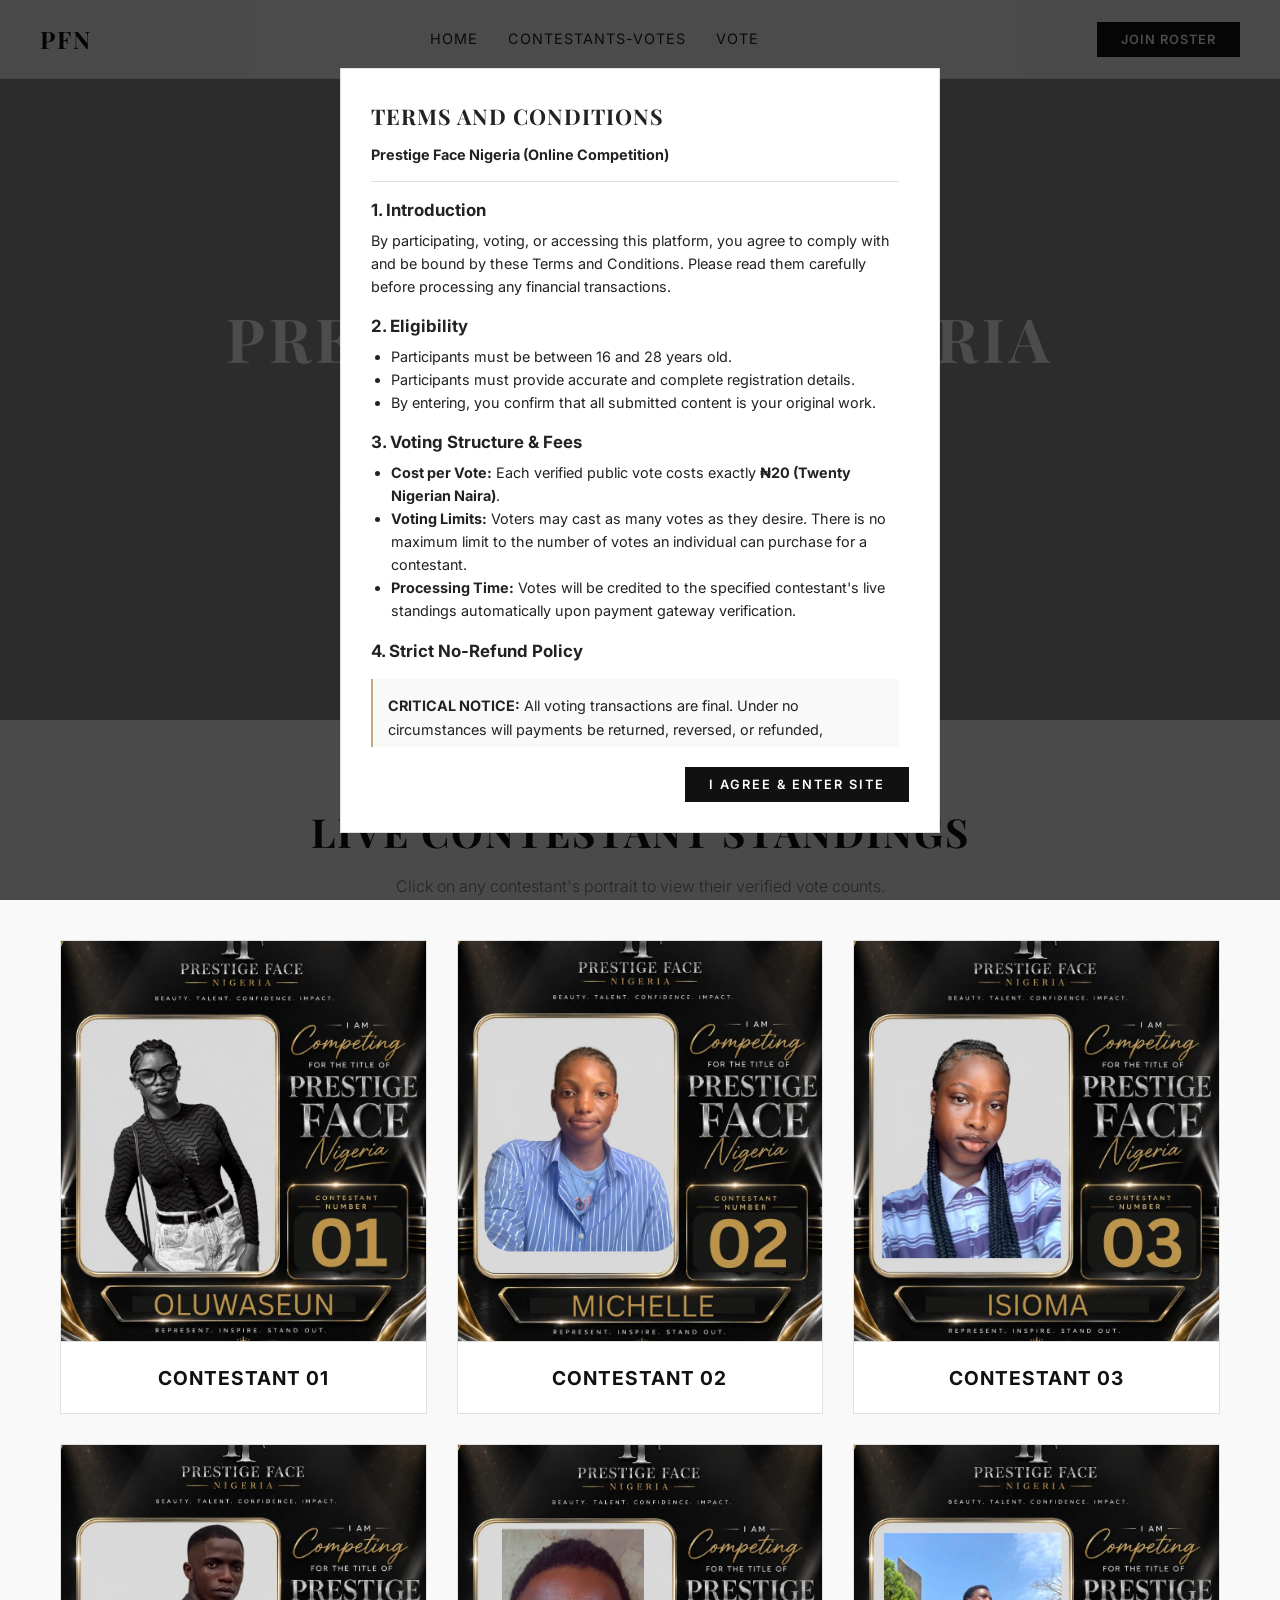
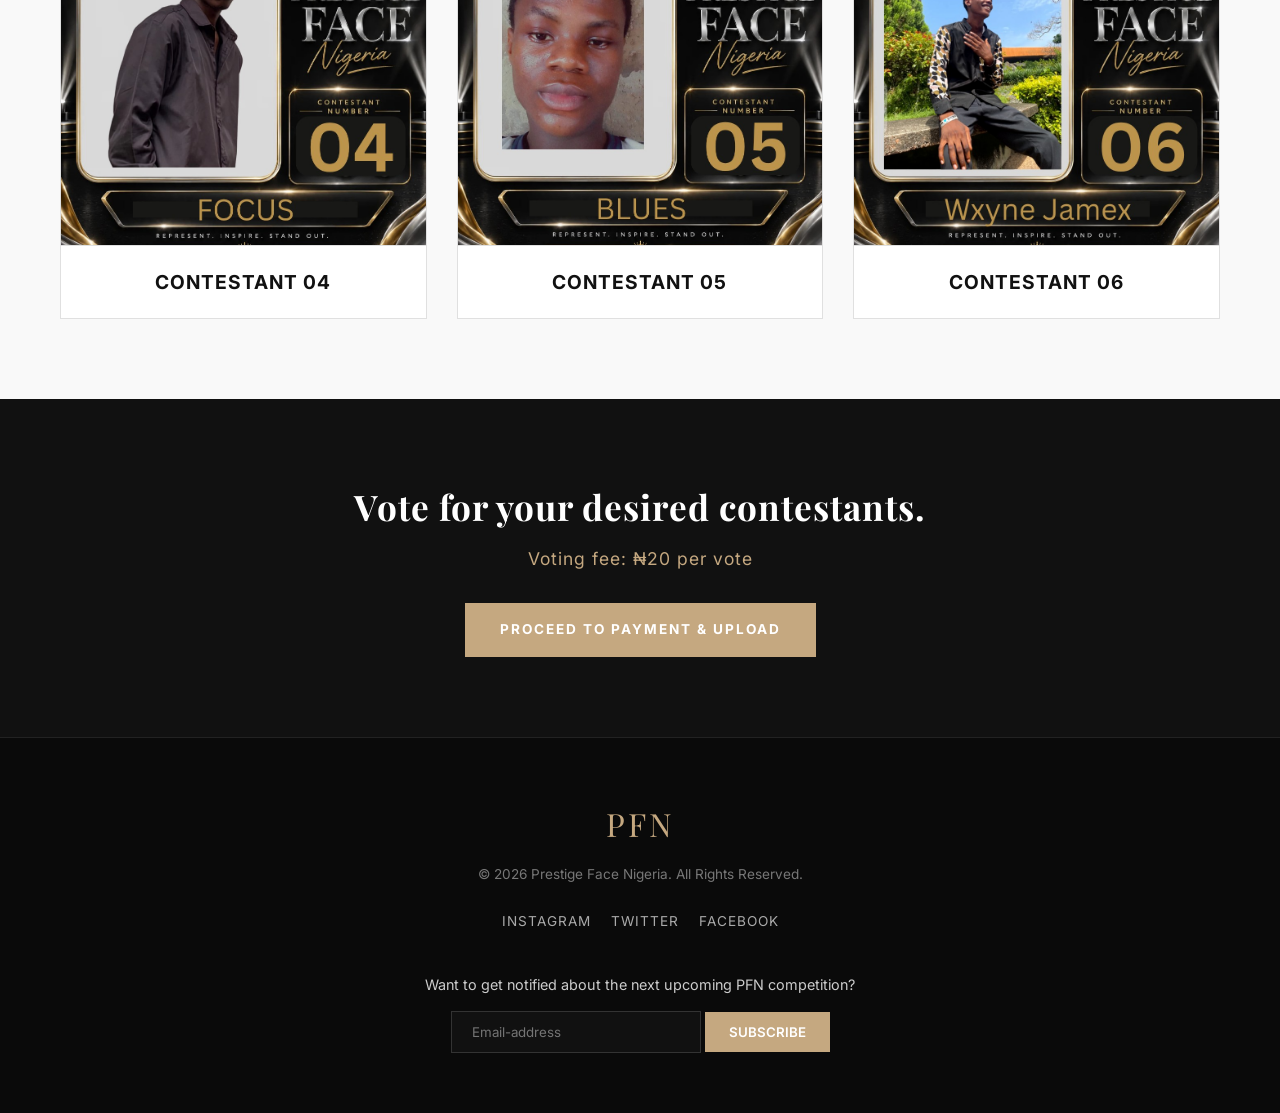
==== index.html @ 30a6bd4b "Update fmt.Println output from 'Hello' to 'Goodbye'" ====
<!DOCTYPE html>
<html lang="en">
<head>
    <meta charset="UTF-8">
    <meta name="viewport" content="width=device-width, initial-scale=1.0">
    <title>Prestige Face | Modeling Competition</title>
    <link rel="stylesheet" href="https://cdnjs.cloudflare.com/ajax/libs/font-awesome/6.5.0/css/all.min.css">
    <link href="https://fonts.googleapis.com/css2?family=Playfair+Display:wght@700&family=Inter:wght@300;400;600;700&display=swap" rel="stylesheet">
    <link rel="icon" type="image/x-icon" href="favicon.ico">
    <meta name="description" content="Vogue & Vision - The ultimate destination for modeling business insights and high-fashion editorials.">
    <style>
        /* ==========================================================================
           COLOR PALETTE & DESIGN SYSTEM (Matches Prestige Luxury Branding)
           ========================================================================== */
        :root {
            --primary: #111111;
            --accent: #c5a880; /* High-Fashion Gold */
            --light-bg: #f9f9f9;
            --text-dark: #222222;
            --text-light: #777777;
            --white: #ffffff;
            --transition: all 0.3s cubic-bezier(0.25, 0.8, 0.25, 1);
        }

        /* ==========================================================================
           BASE STYLES & LAYOUT ARCHITECTURE
           ========================================================================== */
        * { 
            margin: 0; 
            padding: 0; 
            box-sizing: border-box; 
            font-family: 'Inter', sans-serif; 
        }

        html {
            scroll-behavior: smooth;
        }

        body {
            background-color: var(--light-bg);
            color: var(--text-dark);
            line-height: 1.6;
        }

        .container {
            max-width: 1200px;
            margin: 0 auto;
            padding: 80px 20px;
        }

        .section-title {
            font-family: 'Playfair Display', serif;
            font-size: 2.5rem;
            text-align: center;
            text-transform: uppercase;
            letter-spacing: 2px;
            margin-bottom: 10px;
            color: var(--primary);
        }

        /* ==========================================================================
           NAVIGATION BAR
           ========================================================================== */
        .navbar {
            position: fixed;
            top: 0;
            left: 0;
            width: 100%;
            background: rgba(255, 255, 255, 0.95);
            backdrop-filter: blur(10px);
            border-bottom: 1px solid #e0e0e0;
            display: flex;
            justify-content: space-between;
            align-items: center;
            padding: 20px 40px;
            z-index: 999;
        }

        .logo {
            font-family: 'Playfair Display', serif;
            font-size: 1.5rem;
            font-weight: 700;
            letter-spacing: 2px;
            color: var(--primary);
        }

        .nav-links {
            display: flex;
            list-style: none;
            gap: 30px;
        }

        .nav-links a {
            text-decoration: none;
            color: var(--text-dark);
            font-weight: 400;
            font-size: 0.9rem;
            text-transform: uppercase;
            letter-spacing: 1px;
            transition: var(--transition);
        }

        .nav-links a:hover {
            color: var(--accent);
        }

        .nav-actions {
            display: flex;
            align-items: center;
            gap: 20px;
        }

        .cta-btn {
            background: var(--primary);
            color: var(--white);
            border: none;
            padding: 10px 24px;
            font-weight: 600;
            text-transform: uppercase;
            letter-spacing: 1px;
            font-size: 0.8rem;
            cursor: pointer;
            transition: var(--transition);
        }

        .cta-btn:hover {
            background: var(--accent);
        }

        /* Hamburger Menu */
        .hamburger {
            display: none;
            cursor: pointer;
            flex-direction: column;
            gap: 5px;
        }

        .hamburger .bar {
            width: 25px;
            height: 2px;
            background-color: var(--primary);
            transition: var(--transition);
        }

        /* ==========================================================================
           HERO SECTION
           ========================================================================== */
        .hero {
            min-height: 80vh;
            background: linear-gradient(rgba(0,0,0,0.4), rgba(0,0,0,0.4)), url('https://images.unsplash.com/photo-1509631179647-0177331693ae?auto=format&fit=crop&w=1920&q=80') no-repeat center center/cover;
            display: flex;
            justify-content: center;
            align-items: center;
            text-align: center;
            color: var(--white);
            padding: 120px 20px 40px;
        }

        .hero-content h1 {
            font-family: 'Playfair Display', serif;
            font-size: 3.8rem;
            letter-spacing: 4px;
            margin-bottom: 15px;
            text-transform: uppercase;
        }

        .hero-content p {
            font-size: 1.2rem;
            font-weight: 300;
            letter-spacing: 2px;
            margin-bottom: 30px;
        }

        .hero-content .btn {
            display: inline-block;
            background: var(--white);
            color: var(--primary);
            text-decoration: none;
            padding: 14px 40px;
            font-weight: 700;
            text-transform: uppercase;
            letter-spacing: 2px;
            font-size: 0.85rem;
            transition: var(--transition);
        }

        .hero-content .btn:hover {
            background: var(--accent);
            color: var(--white);
        }

        /* ==========================================================================
           CONTESTANT GRID ROW
           ========================================================================== */
        .model-grid {
            display: grid;
            grid-template-columns: repeat(auto-fill, minmax(300px, 1fr));
            gap: 30px;
            margin-top: 40px;
        }

        .model-card {
            background: var(--white);
            border: 1px solid #e0e0e0;
            cursor: pointer;
            overflow: hidden;
            transition: var(--transition);
        }

        .model-card:hover {
            transform: translateY(-5px);
            box-shadow: 0 10px 30px rgba(0,0,0,0.05);
        }

        .model-img {
            height: 400px;
            background-size: cover;
            background-position: center;
            background-repeat: no-repeat;
            background-color: #eee;
        }

        .model-info {
            padding: 20px;
            text-align: center;
            font-family: 'Playfair Display', serif;
            font-size: 1.2rem;
            font-weight: 700;
            text-transform: uppercase;
            letter-spacing: 1px;
            color: var(--primary);
            border-top: 1px solid #e0e0e0;
        }

        /* ==========================================================================
           VOTING MODULE CTA
           ========================================================================== */
        #elite-cta-container {
            background: var(--primary);
            color: var(--white);
            padding: 80px 20px;
            text-align: center;
        }

        .elite-card {
            max-width: 600px;
            margin: 0 auto;
        }

        .elite-content h2 {
            font-family: 'Playfair Display', serif;
            font-size: 2.2rem;
            margin-bottom: 10px;
            letter-spacing: 1px;
        }

        .elite-content p {
            color: var(--accent);
            font-size: 1.1rem;
            letter-spacing: 1px;
            margin-bottom: 30px;
        }

        .payment-trigger-btn {
            display: inline-block;
            background: var(--accent);
            color: var(--white);
            text-decoration: none;
            padding: 16px 35px;
            font-weight: 700;
            text-transform: uppercase;
            letter-spacing: 2px;
            font-size: 0.85rem;
            transition: var(--transition);
        }

        .payment-trigger-btn:hover {
            background: var(--white);
            color: var(--primary);
        }

        /* ==========================================================================
           FOOTER SYSTEM
           ========================================================================== */
        .footer {
            background: #0a0a0a;
            color: #fff;
            padding: 60px 20px;
            text-align: center;
            border-top: 1px solid #222;
        }

        .footer-logo {
            font-family: 'Playfair Display', serif;
            font-size: 2rem;
            letter-spacing: 3px;
            margin-bottom: 15px;
            color: var(--accent);
        }

        .footer p {
            color: #777;
            font-size: 0.85rem;
            margin-bottom: 25px;
        }

        .social-links {
            display: flex;
            justify-content: center;
            gap: 20px;
            margin-bottom: 40px;
        }

        .social-links a {
            color: #aaa;
            text-decoration: none;
            font-size: 0.85rem;
            text-transform: uppercase;
            letter-spacing: 1px;
            transition: var(--transition);
        }

        .social-links a:hover {
            color: var(--accent);
        }

        .newsletter-form .notification p {
            color: #ccc;
            margin-bottom: 15px;
            font-size: 0.9rem;
        }

        .newsletter-form input {
            padding: 12px 20px;
            width: 250px;
            background: #111;
            border: 1px solid #333;
            color: #fff;
            outline: none;
        }

        .newsletter-form button {
            padding: 12px 24px;
            background: var(--accent);
            color: var(--white);
            border: none;
            font-weight: 600;
            text-transform: uppercase;
            cursor: pointer;
            transition: var(--transition);
        }

        .newsletter-form button:hover {
            background: var(--white);
            color: var(--primary);
        }

        /* ==========================================================================
           MODALS & OVERLAYS SYSTEM
           ========================================================================== */
        .success-overlay {
            display: none;
            position: fixed;
            top: 0; left: 0; width: 100%; height: 100%;
            background: rgba(0,0,0,0.8);
            z-index: 2000;
            align-items: center;
            justify-content: center;
        }

        .success-content {
            background: var(--white);
            padding: 40px;
            text-align: center;
            max-width: 400px;
            width: 90%;
        }

        .success-icon {
            font-size: 3rem;
            color: var(--accent);
            margin-bottom: 15px;
        }

        .success-content button {
            margin-top: 20px;
            padding: 10px 24px;
            background: var(--primary);
            color: #fff;
            border: none;
            cursor: pointer;
        }

        .modal-overlay-custom {
            display: none; 
            align-items: center; 
            justify-content: center; 
            position: fixed; 
            top: 0; 
            left: 0; 
            width: 100%; 
            height: 100%; 
            background: rgba(0, 0, 0, 0.8); 
            z-index: 1000;
        }

        .modal-content-custom {
            background: var(--white); 
            color: var(--text-dark); 
            padding: 40px 30px; 
            max-width: 500px; 
            width: 90%; 
            position: relative; 
            text-align: center; 
            border: 1px solid #e0e0e0;
            box-shadow: 0 10px 40px rgba(0,0,0,0.1);
        }

        .modal-close-btn {
            position: absolute; 
            top: 15px; 
            right: 20px; 
            font-size: 1.8rem; 
            cursor: pointer; 
            color: var(--text-light);
            transition: var(--transition);
        }

        .modal-close-btn:hover {
            color: var(--primary);
        }

        .modal-avatar {
            width: 130px; 
            height: 130px; 
            border-radius: 50%; 
            margin: 0 auto 20px; 
            border: 1px solid var(--accent);
            background-size: cover;
            background-position: center;
        }

        .standing-box {
            background: var(--light-bg); 
            padding: 20px; 
            margin-bottom: 25px; 
            border-top: 2px solid var(--accent);
        }

        .btn-modal-action {
            display: inline-block; 
            background: var(--primary); 
            color: var(--white); 
            padding: 14px 25px; 
            text-decoration: none; 
            font-weight: 700; 
            width: 100%; 
            box-sizing: border-box;
            text-transform: uppercase;
            letter-spacing: 2px;
            font-size: 0.85rem;
            transition: var(--transition);
        }

        .btn-modal-action:hover {
            background: var(--accent);
        }

        /* Generic Modals (Terms, etc.) */
        .modal {
            position: fixed;
            top: 0; left: 0; width: 100%; height: 100%;
            background: rgba(0,0,0,0.7);
            z-index: 1050;
        }

        .terms-container {
            background: var(--white);
            max-width: 600px;
            width: 90%;
            padding: 30px;
            display: flex;
            flex-direction: column;
            max-height: 85vh;
        }

        .terms-scroll-box {
            overflow-y: auto;
            text-align: left;
            padding-right: 10px;
            margin-bottom: 20px;
            font-size: 0.9rem;
        }

        .terms-scroll-box h2 {
            margin-bottom: 10px;
        }

        .terms-scroll-box h3 {
            margin: 15px 0 5px;
        }

        .terms-scroll-box ul {
            margin-left: 20px;
            margin-bottom: 10px;
        }

        .terms-footer {
            text-align: right;
        }

        .accent-border-left {
            border-left: 2px solid var(--accent) !important;
        }

        /* Responsive Breakpoints */
        @media (max-width: 768px) {
            .nav-links {
                display: none;
                position: absolute;
                top: 100%; left: 0; width: 100%;
                flex-direction: column;
                background: var(--white);
                padding: 20px;
                gap: 15px;
                border-bottom: 1px solid #e0e0e0;
                text-align: center;
            }
            .nav-links.active {
                display: flex;
            }
            .hamburger {
                display: flex;
            }
            .hide-mobile {
                display: none;
            }
            .hero-content h1 {
                font-size: 2.2rem;
            }
        }
    </style>
</head>
<body>

    <!-- Success Feedback Notification Container -->
    <div id="successOverlay" class="success-overlay">
        <div class="success-content">
            <div class="success-icon">✓</div>
            <h2>Application Received</h2>
            <p>Our scouts will review your portfolio. Keep an eye on your inbox.</p>
            <button onclick="closeSuccess()">Back to Site</button>
        </div>
    </div>

    <!-- Main Dynamic Navigation Interface -->
    <nav class="navbar">
        <div class="logo">PFN</div>
        
        <ul class="nav-links" id="navMenu">
            <li><a href="#">Home</a></li>
            <li><a href="#contestants-votes">Contestants-votes</a></li>
            <li><a href="#elite-cta-container">Vote</a></li>
        </ul>
    
        <div class="nav-actions">
            <button class="cta-btn hide-mobile" onclick="document.getElementById('elite-cta-container').scrollIntoView()">Join Roster</button>
            
            <div class="hamburger" id="hamburgerMenu">
                <span class="bar"></span>
                <span class="bar"></span>
                <span class="bar"></span>
            </div>
        </div>
    </nav>

    <!-- Header Content / Display Component -->
    <header class="hero">
        <div class="hero-content">
            <h1>PRESTIGE FACE NIGERIA</h1>
            <p>Showcasing Nigeria’s Finest Faces...</p>
            <a href="#elite-cta-container" class="btn">Vote</a>
        </div>
    </header>

    <!-- Dynamic Model Contestant Matrix -->
    <section id="contestants-votes" class="container">
        <h2 class="section-title">Live Contestant Standings</h2>
        <p class="form-subtitle" style="text-align: center; margin-bottom: 30px; color: var(--text-light); font-weight: 300;">
            Click on any contestant's portrait to view their verified vote counts.
        </p>
        
        <div class="model-grid">
            <!-- Contestant 01 -->
            <div class="model-card" onclick="openPortfolio('Oluwaseun', 'Contestant 01', '0', 'contestant 01.jpg')">
                <div class="model-img" style="background-image: url('contestant 01.jpg');"></div>
                <div class="model-info"><span>Contestant 01</span></div>
            </div>

            <!-- Contestant 02 -->
            <div class="model-card" onclick="openPortfolio('Michelle', 'Contestant 02', '0', 'contestant 02.jpg')">
                <div class="model-img" style="background-image: url('contestant 02.jpg');"></div>
                <div class="model-info"><span>Contestant 02</span></div>
            </div>
            
            <!-- Contestant 05 -->
            <div class="model-card" onclick="openPortfolio('Isioma', 'Contestant 03', '0', 'contestant 03.jpg')">
                <div class="model-img" style="background-image: url('contestant 03.jpg');"></div>
                <div class="model-info"><span>Contestant 03</span></div>
            </div>
            
            <!-- Contestant 06 -->
            <div class="model-card" onclick="openPortfolio('Focus', 'Contestant 04', '0', 'contestant 04.jpg')">
                <div class="model-img" style="background-image: url('contestant 04.jpg');"></div>
                <div class="model-info"><span>Contestant 04</span></div>
            </div>
            
            <!-- Contestant 07 -->
            <div class="model-card" onclick="openPortfolio('Blues', 'Contestant 05', '0', 'contestant 05.jpg')">
                <div class="model-img" style="background-image: url('contestant 05.jpg');"></div>
                <div class="model-info"><span>Contestant 05</span></div>
            </div>

            <!-- Contestant 09 -->
            <div class="model-card" onclick="openPortfolio('Wyne jamex', 'Contestant 06', '0', 'contestant 06.jpg')">
                <div class="model-img" style="background-image: url('contestant 06.jpg');"></div>
                <div class="model-info"><span>Contestant 06</span></div>
            </div>
        </div>
    </section>

    <!-- Call to Action System Element -->
    <section id="elite-cta-container">
        <div class="elite-card">
            <div class="elite-content">
                <h2>Vote for your desired contestants.</h2>
                <p>Voting fee: ₦20 per vote</p>
            </div>
            <a href="payment.html" class="payment-trigger-btn">
                Proceed to Payment & Upload
            </a>
        </div>
    </section>
    
    <!-- Footer Interface -->
    <footer class="footer">
        <div class="footer-content">
            <div class="footer-logo">PFN</div>
            <p>© 2026 Prestige Face Nigeria. All Rights Reserved.</p>
            <div class="social-links">
                <a href="https://www.instagram.com/prestigefaceng?igsh=MWJmajRianQxbjFodw==" aria-label="Instagram">Instagram</a>
                <a href="#" aria-label="Twitter">Twitter</a>
                <a href="#" aria-label="Facebook">Facebook</a>
            </div>

            <div class="newsletter">
                <form action="https://formspree.io/f/mkooqeqb" method="POST" class="newsletter-form">
                    <div class="notification">
                        <p>Want to get notified about the next upcoming PFN competition?</p>
                        <input type="email" name="subscriber_email" placeholder="Email-address" required>
                        <button type="submit">Subscribe</button>
                    </div>
                </form>
            </div>
        </div>
    </footer>

    <!-- Contestant Profile & Voting Modal -->
    <div id="portfolioModal" class="modal-overlay-custom">
        <div class="modal-content-custom">
            <span onclick="closePortfolio()" class="modal-close-btn">&times;</span>
            <div id="modalImg" class="modal-avatar"></div>
            <h2 id="modalName" style="font-family: 'Playfair Display', serif; margin-bottom: 5px; text-transform: uppercase; letter-spacing: 1px;">---</h2>
            <p id="contestantId" style="color: var(--text-light); text-transform: uppercase; letter-spacing: 1px; font-size: 0.85rem; margin-bottom: 20px;">---</p>
            
            <div class="standing-box">
                <p style="margin: 0; font-size: 0.8rem; text-transform: uppercase; letter-spacing: 1px; color: var(--text-light);">Verified Live Standings</p>
                <p style="margin: 5px 0 0; font-size: 2rem; font-weight: bold; color: var(--primary);"><span id="modalVotes">0</span> <span style="font-size: 1rem; color: var(--text-light); font-weight: 300; text-transform: lowercase;">votes</span></p>
            </div>
            
            <p style="font-size: 0.85rem; color: var(--text-light); line-height: 1.6; margin-bottom: 25px;">
                Votes are audited and updated automatically upon confirmation of payment handling.
            </p>
            <a href="payment.html" class="btn-modal-action">Cast Votes (₦20/ea)</a>
        </div>
    </div>

    <!-- Terms and Conditions Modal -->
    <div id="termsModal" class="modal" style="display: flex; align-items: center; justify-content: center;">
        <div class="modal-content terms-container" style="background: var(--white); color: var(--text-dark); border: 1px solid #e0e0e0;">
            <div class="terms-scroll-box" style="color: var(--text-dark);">
                <h2 style="font-family: 'Playfair Display', serif; text-transform: uppercase; letter-spacing: 1px;">TERMS AND CONDITIONS</h2>
                <p><strong>Prestige Face Nigeria (Online Competition)</strong></p>
                <hr style="border: 0; border-top: 1px solid #e0e0e0; margin: 15px 0;">

                <h3>1. Introduction</h3>
                <p>By participating, voting, or accessing this platform, you agree to comply with and be bound by these Terms and Conditions. Please read them carefully before processing any financial transactions.</p>

                <h3>2. Eligibility</h3>
                <ul>
                    <li>Participants must be between 16 and 28 years old.</li>
                    <li>Participants must provide accurate and complete registration details.</li>
                    <li>By entering, you confirm that all submitted content is your original work.</li>
                </ul>

                <h3>3. Voting Structure & Fees</h3>
                <ul>
                    <li><strong>Cost per Vote:</strong> Each verified public vote costs exactly <strong>₦20 (Twenty Nigerian Naira)</strong>.</li>
                    <li><strong>Voting Limits:</strong> Voters may cast as many votes as they desire. There is no maximum limit to the number of votes an individual can purchase for a contestant.</li>
                    <li><strong>Processing Time:</strong> Votes will be credited to the specified contestant's live standings automatically upon payment gateway verification.</li>
                </ul>

                <h3>4. Strict No-Refund Policy</h3>
                <blockquote class="accent-border-left" style="background: var(--light-bg); color: var(--text-dark); padding: 15px; margin: 15px 0; font-size: 0.9rem;">
                    <strong>CRITICAL NOTICE:</strong> All voting transactions are final. Under no circumstances will payments be returned, reversed, or refunded, regardless of technical entry issues, voter error, contestant disqualification, or withdrawal from the competition. By completing a payment, you wave any right to a refund.
                </blockquote>

                <h3>5. Competition Structure</h3>
                <p>The competition will be conducted in multiple stages, including photo submissions, video challenges, public voting, and judges’ evaluation.</p>

                <h3>6. Submission Guidelines</h3>
                <p>All photos/videos must be clear. Edited, misleading, or inappropriate content will lead to immediate disqualification.</p>

                <h3>7. Voting Integrity & Fair Play</h3>
                <p>Any form of artificial vote manipulation, including the use of automated scripts, bots, or fake payment profiles, will result in the immediate deduction of votes and disqualification of the associated contestant.</p>

                <h3>8. Use of Content</h3>
                <p>Participants grant Prestige Face Nigeria the right to use submitted content for promotional purposes without additional compensation.</p>

                <h3>9. Disqualification</h3>
                <p>False information, fraudulent financial activity, or inappropriate behavior will result in removal from the competition roster.</p>

                <hr style="border: 0; border-top: 1px solid #e0e0e0; margin: 15px 0;">
                <p><em>By clicking "I Agree & Enter Site", you acknowledge that you have read, understood, and accept the ₦20 per vote terms and the all-sales-final non-refundable policy.</em></p>
            </div> 
            <div class="terms-footer">
                <button class="cta-btn" style="letter-spacing: 2px;" onclick="acceptTerms()">I Agree & Enter Site</button>
            </div>
        </div>
    </div>

    <!-- ==========================================================================
       EMBEDDED SCRIPT INTERFACE BLOCK (Formerly script.js)
       ========================================================================== */ -->
    <script>
        // Responsive Mobile Menu Handler
        const hamburger = document.getElementById('hamburgerMenu');
        const navMenu = document.getElementById('navMenu');

        if(hamburger && navMenu) {
            hamburger.addEventListener('click', () => {
                navMenu.classList.toggle('active');
            });
            
            // Close mobile menu when links are selected
            document.querySelectorAll('.nav-links a').forEach(link => {
                link.addEventListener('click', () => {
                    navMenu.classList.remove('active');
                });
            });
        }

        // Contestant Data Modal Controller
        function openPortfolio(name, id, votes, imgUrl) {
            document.getElementById('modalName').innerText = name;
            document.getElementById('contestantId').innerText = id;
            document.getElementById('modalVotes').innerText = votes;
            document.getElementById('modalImg').style.backgroundImage = `url('${imgUrl}')`;
            
            document.getElementById('portfolioModal').style.display = 'flex';
        }

        function closePortfolio() {
            document.getElementById('portfolioModal').style.display = 'none';
        }

        // Terms Layer Gates
        function acceptTerms() {
            document.getElementById('termsModal').style.display = 'none';
        }

        // Application Status Messaging System
        function closeSuccess() {
            document.getElementById('successOverlay').style.display = 'none';
        }
    </script>
</body>
</html>
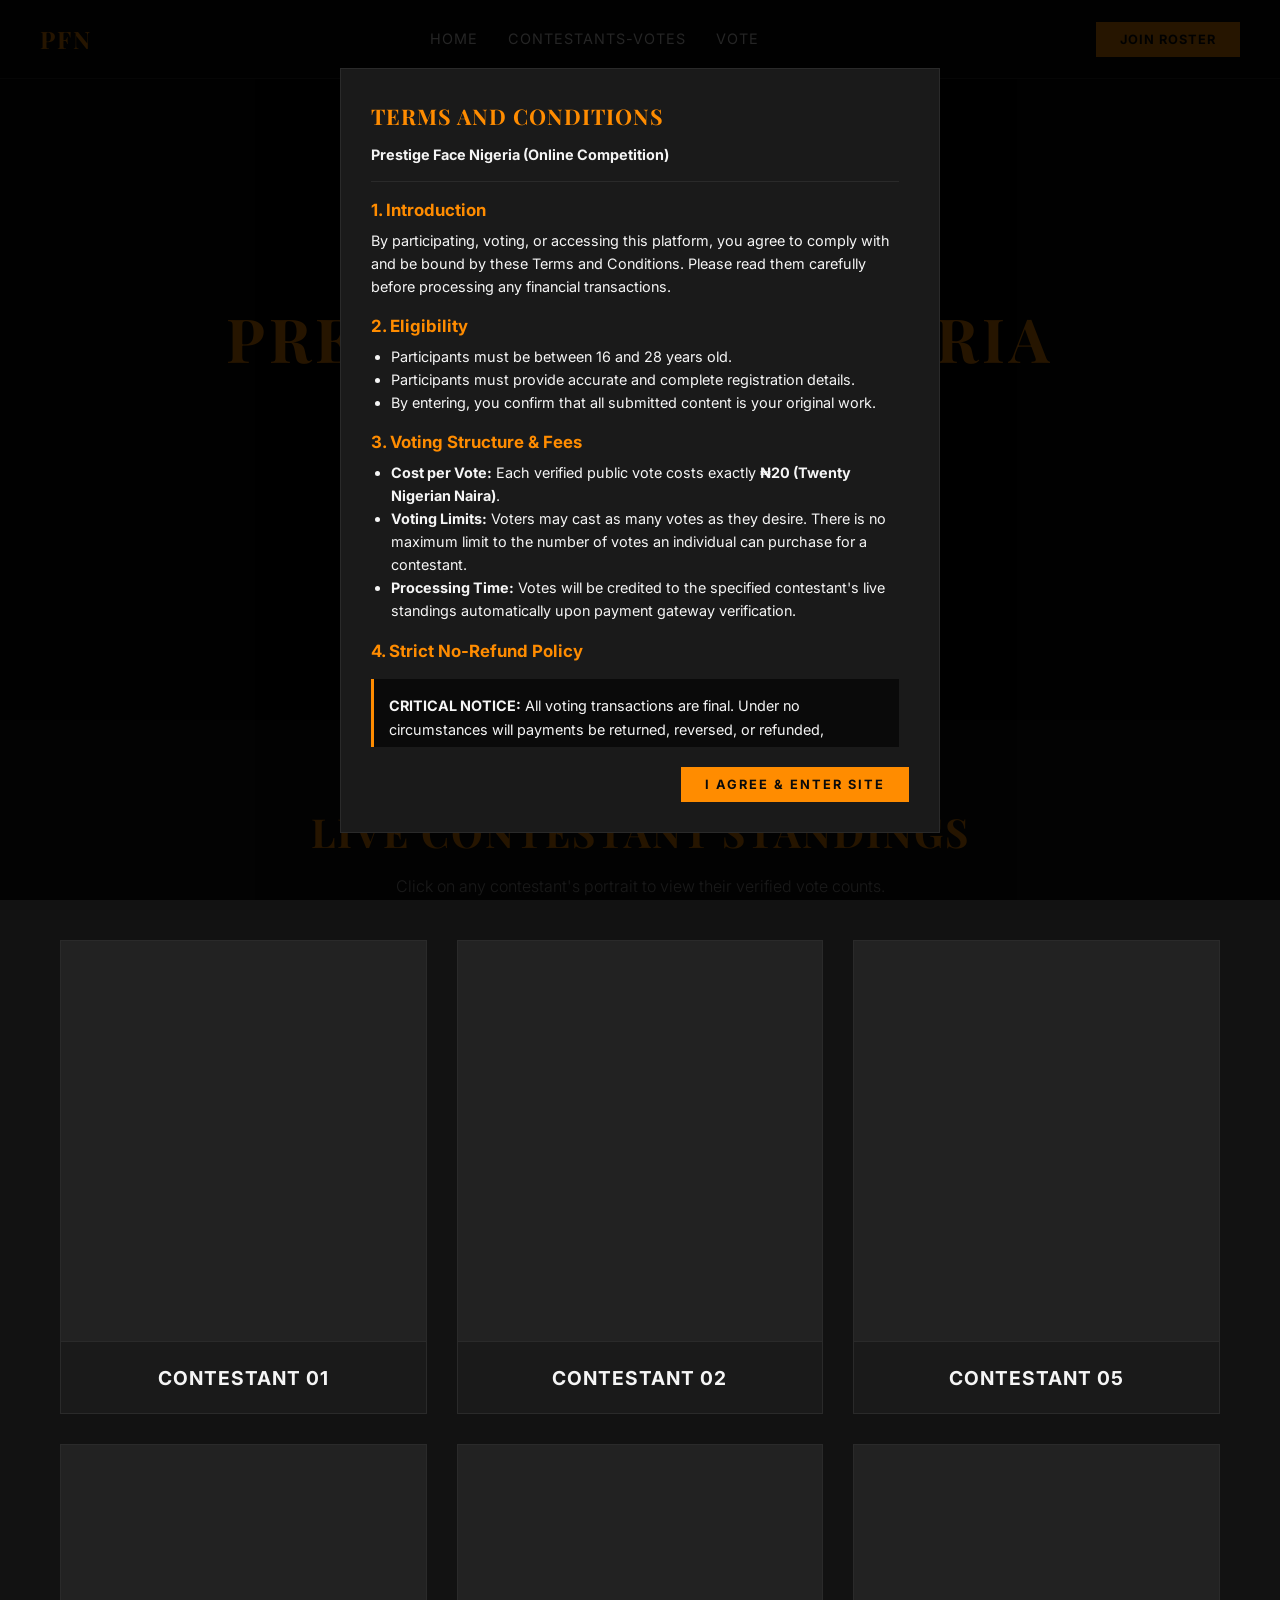
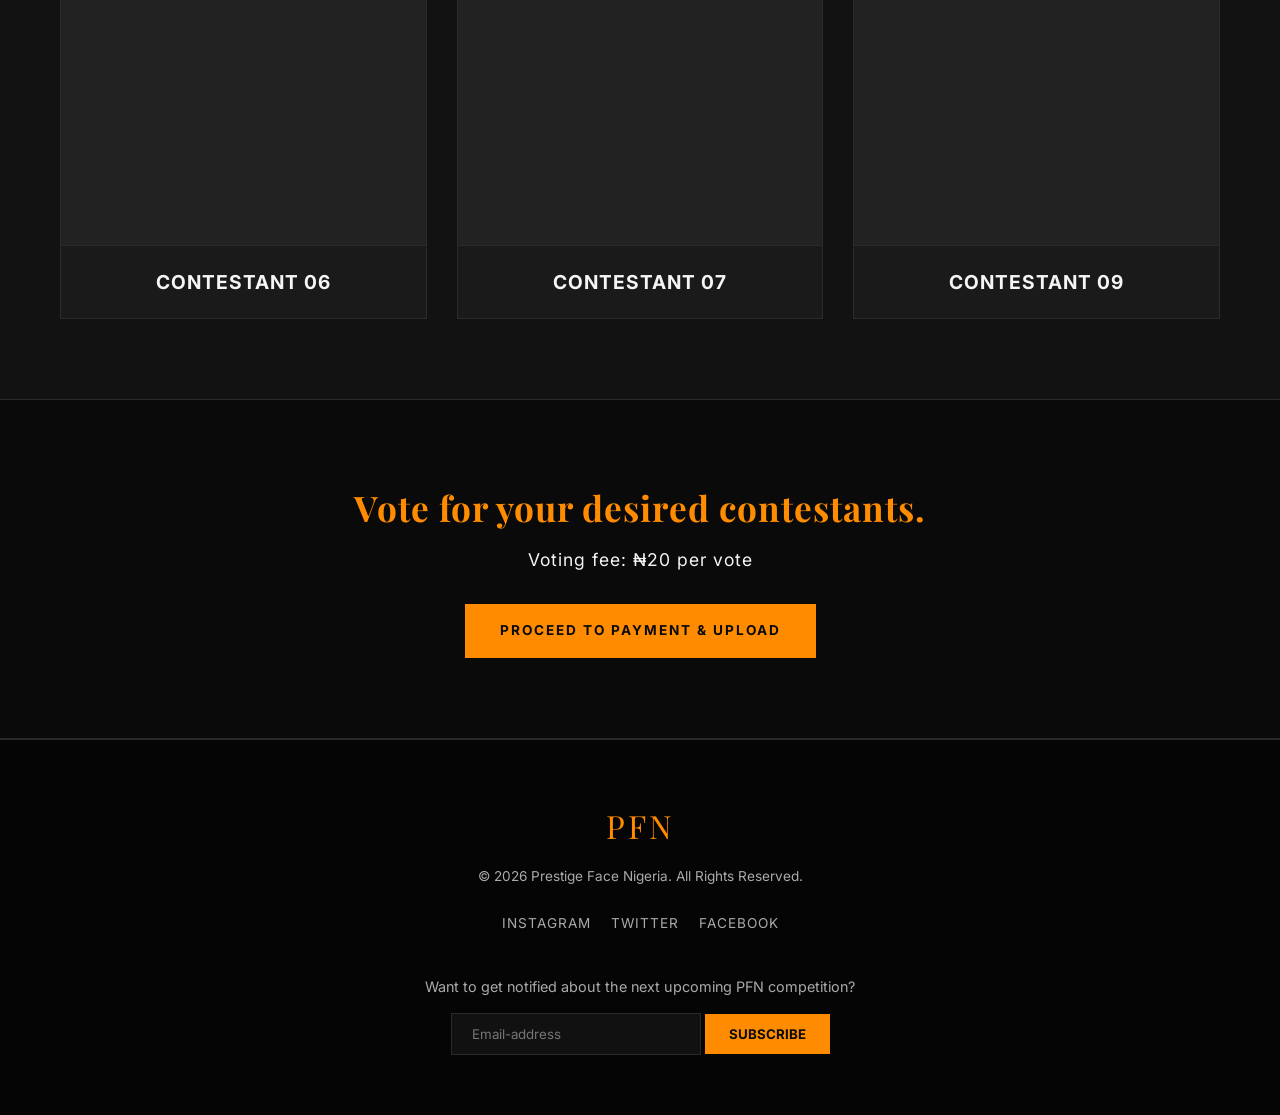
==== commit dc2f4a60: "Update print statement from 'Hello' to 'Goodbye'" ====
--- a/index.html
+++ b/index.html
@@ -10,15 +10,18 @@
     <meta name="description" content="Vogue & Vision - The ultimate destination for modeling business insights and high-fashion editorials.">
     <style>
         /* ==========================================================================
-           COLOR PALETTE & DESIGN SYSTEM (Matches Prestige Luxury Branding)
+           COLOR PALETTE & DESIGN SYSTEM (Golden Orange & Black Theme)
            ========================================================================== */
         :root {
-            --primary: #111111;
-            --accent: #c5a880; /* High-Fashion Gold */
-            --light-bg: #f9f9f9;
-            --text-dark: #222222;
-            --text-light: #777777;
+            --primary: #0a0a0a;         /* Deep Black */
+            --accent: #ff8c00;          /* Vibrant Golden Orange */
+            --accent-hover: #e07b00;    /* Slightly Darker Golden Orange for Hover */
+            --light-bg: #121212;        /* Dark Background for Contrast */
+            --card-bg: #1a1a1a;         /* Dark Card Container Background */
+            --text-dark: #f5f5f5;       /* Light Text for Dark Backgrounds */
+            --text-light: #aaaaaa;      /* Muted Text */
             --white: #ffffff;
+            --border-color: #2a2a2a;
             --transition: all 0.3s cubic-bezier(0.25, 0.8, 0.25, 1);
         }
 
@@ -55,7 +58,7 @@
             text-transform: uppercase;
             letter-spacing: 2px;
             margin-bottom: 10px;
-            color: var(--primary);
+            color: var(--accent);
         }
 
         /* ==========================================================================
@@ -66,9 +69,9 @@
             top: 0;
             left: 0;
             width: 100%;
-            background: rgba(255, 255, 255, 0.95);
+            background: rgba(10, 10, 10, 0.95);
             backdrop-filter: blur(10px);
-            border-bottom: 1px solid #e0e0e0;
+            border-bottom: 1px solid var(--border-color);
             display: flex;
             justify-content: space-between;
             align-items: center;
@@ -81,7 +84,7 @@
             font-size: 1.5rem;
             font-weight: 700;
             letter-spacing: 2px;
-            color: var(--primary);
+            color: var(--accent);
         }
 
         .nav-links {
@@ -111,11 +114,11 @@
         }
 
         .cta-btn {
-            background: var(--primary);
-            color: var(--white);
+            background: var(--accent);
+            color: var(--primary);
             border: none;
             padding: 10px 24px;
-            font-weight: 600;
+            font-weight: 700;
             text-transform: uppercase;
             letter-spacing: 1px;
             font-size: 0.8rem;
@@ -124,7 +127,8 @@
         }
 
         .cta-btn:hover {
-            background: var(--accent);
+            background: var(--white);
+            color: var(--primary);
         }
 
         /* Hamburger Menu */
@@ -138,7 +142,7 @@
         .hamburger .bar {
             width: 25px;
             height: 2px;
-            background-color: var(--primary);
+            background-color: var(--accent);
             transition: var(--transition);
         }
 
@@ -147,7 +151,7 @@
            ========================================================================== */
         .hero {
             min-height: 80vh;
-            background: linear-gradient(rgba(0,0,0,0.4), rgba(0,0,0,0.4)), url('https://images.unsplash.com/photo-1509631179647-0177331693ae?auto=format&fit=crop&w=1920&q=80') no-repeat center center/cover;
+            background: linear-gradient(rgba(0,0,0,0.7), rgba(0,0,0,0.7)), url('https://images.unsplash.com/photo-1509631179647-0177331693ae?auto=format&fit=crop&w=1920&q=80') no-repeat center center/cover;
             display: flex;
             justify-content: center;
             align-items: center;
@@ -162,6 +166,7 @@
             letter-spacing: 4px;
             margin-bottom: 15px;
             text-transform: uppercase;
+            color: var(--accent);
         }
 
         .hero-content p {
@@ -169,11 +174,12 @@
             font-weight: 300;
             letter-spacing: 2px;
             margin-bottom: 30px;
+            color: var(--text-dark);
         }
 
         .hero-content .btn {
             display: inline-block;
-            background: var(--white);
+            background: var(--accent);
             color: var(--primary);
             text-decoration: none;
             padding: 14px 40px;
@@ -185,8 +191,8 @@
         }
 
         .hero-content .btn:hover {
-            background: var(--accent);
-            color: var(--white);
+            background: var(--white);
+            color: var(--primary);
         }
 
         /* ==========================================================================
@@ -200,8 +206,8 @@
         }
 
         .model-card {
-            background: var(--white);
-            border: 1px solid #e0e0e0;
+            background: var(--card-bg);
+            border: 1px solid var(--border-color);
             cursor: pointer;
             overflow: hidden;
             transition: var(--transition);
@@ -209,7 +215,8 @@
 
         .model-card:hover {
             transform: translateY(-5px);
-            box-shadow: 0 10px 30px rgba(0,0,0,0.05);
+            border-color: var(--accent);
+            box-shadow: 0 10px 30px rgba(255, 140, 0, 0.15);
         }
 
         .model-img {
@@ -217,7 +224,7 @@
             background-size: cover;
             background-position: center;
             background-repeat: no-repeat;
-            background-color: #eee;
+            background-color: #222;
         }
 
         .model-info {
@@ -228,8 +235,8 @@
             font-weight: 700;
             text-transform: uppercase;
             letter-spacing: 1px;
-            color: var(--primary);
-            border-top: 1px solid #e0e0e0;
+            color: var(--text-dark);
+            border-top: 1px solid var(--border-color);
         }
 
         /* ==========================================================================
@@ -237,6 +244,8 @@
            ========================================================================== */
         #elite-cta-container {
             background: var(--primary);
+            border-top: 1px solid var(--border-color);
+            border-bottom: 1px solid var(--border-color);
             color: var(--white);
             padding: 80px 20px;
             text-align: center;
@@ -252,10 +261,11 @@
             font-size: 2.2rem;
             margin-bottom: 10px;
             letter-spacing: 1px;
+            color: var(--accent);
         }
 
         .elite-content p {
-            color: var(--accent);
+            color: var(--text-dark);
             font-size: 1.1rem;
             letter-spacing: 1px;
             margin-bottom: 30px;
@@ -264,7 +274,7 @@
         .payment-trigger-btn {
             display: inline-block;
             background: var(--accent);
-            color: var(--white);
+            color: var(--primary);
             text-decoration: none;
             padding: 16px 35px;
             font-weight: 700;
@@ -283,11 +293,11 @@
            FOOTER SYSTEM
            ========================================================================== */
         .footer {
-            background: #0a0a0a;
-            color: #fff;
+            background: #050505;
+            color: var(--text-dark);
             padding: 60px 20px;
             text-align: center;
-            border-top: 1px solid #222;
+            border-top: 1px solid var(--border-color);
         }
 
         .footer-logo {
@@ -299,7 +309,7 @@
         }
 
         .footer p {
-            color: #777;
+            color: var(--text-light);
             font-size: 0.85rem;
             margin-bottom: 25px;
         }
@@ -312,7 +322,7 @@
         }
 
         .social-links a {
-            color: #aaa;
+            color: var(--text-light);
             text-decoration: none;
             font-size: 0.85rem;
             text-transform: uppercase;
@@ -325,7 +335,7 @@
         }
 
         .newsletter-form .notification p {
-            color: #ccc;
+            color: var(--text-light);
             margin-bottom: 15px;
             font-size: 0.9rem;
         }
@@ -334,17 +344,21 @@
             padding: 12px 20px;
             width: 250px;
             background: #111;
-            border: 1px solid #333;
-            color: #fff;
+            border: 1px solid var(--border-color);
+            color: var(--white);
             outline: none;
+        }
+
+        .newsletter-form input:focus {
+            border-color: var(--accent);
         }
 
         .newsletter-form button {
             padding: 12px 24px;
             background: var(--accent);
-            color: var(--white);
+            color: var(--primary);
             border: none;
-            font-weight: 600;
+            font-weight: 700;
             text-transform: uppercase;
             cursor: pointer;
             transition: var(--transition);
@@ -362,18 +376,20 @@
             display: none;
             position: fixed;
             top: 0; left: 0; width: 100%; height: 100%;
-            background: rgba(0,0,0,0.8);
+            background: rgba(0,0,0,0.85);
             z-index: 2000;
             align-items: center;
             justify-content: center;
         }
 
         .success-content {
-            background: var(--white);
+            background: var(--card-bg);
+            border: 1px solid var(--accent);
             padding: 40px;
             text-align: center;
             max-width: 400px;
             width: 90%;
+            color: var(--text-dark);
         }
 
         .success-icon {
@@ -385,10 +401,16 @@
         .success-content button {
             margin-top: 20px;
             padding: 10px 24px;
-            background: var(--primary);
-            color: #fff;
+            background: var(--accent);
+            color: var(--primary);
+            font-weight: 700;
             border: none;
             cursor: pointer;
+            transition: var(--transition);
+        }
+
+        .success-content button:hover {
+            background: var(--white);
         }
 
         .modal-overlay-custom {
@@ -400,20 +422,20 @@
             left: 0; 
             width: 100%; 
             height: 100%; 
-            background: rgba(0, 0, 0, 0.8); 
+            background: rgba(0, 0, 0, 0.85); 
             z-index: 1000;
         }
 
         .modal-content-custom {
-            background: var(--white); 
+            background: var(--card-bg); 
             color: var(--text-dark); 
             padding: 40px 30px; 
             max-width: 500px; 
             width: 90%; 
             position: relative; 
             text-align: center; 
-            border: 1px solid #e0e0e0;
-            box-shadow: 0 10px 40px rgba(0,0,0,0.1);
+            border: 1px solid var(--border-color);
+            box-shadow: 0 10px 40px rgba(0,0,0,0.5);
         }
 
         .modal-close-btn {
@@ -427,7 +449,7 @@
         }
 
         .modal-close-btn:hover {
-            color: var(--primary);
+            color: var(--accent);
         }
 
         .modal-avatar {
@@ -435,13 +457,13 @@
             height: 130px; 
             border-radius: 50%; 
             margin: 0 auto 20px; 
-            border: 1px solid var(--accent);
+            border: 2px solid var(--accent);
             background-size: cover;
             background-position: center;
         }
 
         .standing-box {
-            background: var(--light-bg); 
+            background: var(--primary); 
             padding: 20px; 
             margin-bottom: 25px; 
             border-top: 2px solid var(--accent);
@@ -449,8 +471,8 @@
 
         .btn-modal-action {
             display: inline-block; 
-            background: var(--primary); 
-            color: var(--white); 
+            background: var(--accent); 
+            color: var(--primary); 
             padding: 14px 25px; 
             text-decoration: none; 
             font-weight: 700; 
@@ -463,25 +485,27 @@
         }
 
         .btn-modal-action:hover {
-            background: var(--accent);
+            background: var(--white);
+            color: var(--primary);
         }
 
         /* Generic Modals (Terms, etc.) */
         .modal {
             position: fixed;
             top: 0; left: 0; width: 100%; height: 100%;
-            background: rgba(0,0,0,0.7);
+            background: rgba(0,0,0,0.85);
             z-index: 1050;
         }
 
         .terms-container {
-            background: var(--white);
+            background: var(--card-bg);
             max-width: 600px;
             width: 90%;
             padding: 30px;
             display: flex;
             flex-direction: column;
             max-height: 85vh;
+            border: 1px solid var(--border-color);
         }
 
         .terms-scroll-box {
@@ -490,14 +514,17 @@
             padding-right: 10px;
             margin-bottom: 20px;
             font-size: 0.9rem;
+            color: var(--text-dark);
         }
 
         .terms-scroll-box h2 {
             margin-bottom: 10px;
+            color: var(--accent);
         }
 
         .terms-scroll-box h3 {
             margin: 15px 0 5px;
+            color: var(--accent);
         }
 
         .terms-scroll-box ul {
@@ -510,7 +537,7 @@
         }
 
         .accent-border-left {
-            border-left: 2px solid var(--accent) !important;
+            border-left: 3px solid var(--accent) !important;
         }
 
         /* Responsive Breakpoints */
@@ -520,10 +547,10 @@
                 position: absolute;
                 top: 100%; left: 0; width: 100%;
                 flex-direction: column;
-                background: var(--white);
+                background: var(--primary);
                 padding: 20px;
                 gap: 15px;
-                border-bottom: 1px solid #e0e0e0;
+                border-bottom: 1px solid var(--border-color);
                 text-align: center;
             }
             .nav-links.active {
@@ -547,8 +574,8 @@
     <div id="successOverlay" class="success-overlay">
         <div class="success-content">
             <div class="success-icon">✓</div>
-            <h2>Application Received</h2>
-            <p>Our scouts will review your portfolio. Keep an eye on your inbox.</p>
+            <h2 style="color: var(--accent);">Application Received</h2>
+            <p style="margin-top: 10px; color: var(--text-light);">Our scouts will review your portfolio. Keep an eye on your inbox.</p>
             <button onclick="closeSuccess()">Back to Site</button>
         </div>
     </div>
@@ -592,39 +619,39 @@
         
         <div class="model-grid">
             <!-- Contestant 01 -->
-            <div class="model-card" onclick="openPortfolio('Oluwaseun', 'Contestant 01', '0', 'contestant 01.jpg')">
-                <div class="model-img" style="background-image: url('contestant 01.jpg');"></div>
+            <div class="model-card" onclick="openPortfolio('Kelvin', 'Contestant 01', '1531', 'contestant 01.png')">
+                <div class="model-img" style="background-image: url('contestant 01.png');"></div>
                 <div class="model-info"><span>Contestant 01</span></div>
             </div>
 
             <!-- Contestant 02 -->
-            <div class="model-card" onclick="openPortfolio('Michelle', 'Contestant 02', '0', 'contestant 02.jpg')">
-                <div class="model-img" style="background-image: url('contestant 02.jpg');"></div>
+            <div class="model-card" onclick="openPortfolio('Juliana', 'Contestant 02', '2852', 'contestant 02.png')">
+                <div class="model-img" style="background-image: url('contestant 02.png');"></div>
                 <div class="model-info"><span>Contestant 02</span></div>
             </div>
             
             <!-- Contestant 05 -->
-            <div class="model-card" onclick="openPortfolio('Isioma', 'Contestant 03', '0', 'contestant 03.jpg')">
-                <div class="model-img" style="background-image: url('contestant 03.jpg');"></div>
-                <div class="model-info"><span>Contestant 03</span></div>
+            <div class="model-card" onclick="openPortfolio('Blessing', 'Contestant 05', '2162', 'contestant 05.png')">
+                <div class="model-img" style="background-image: url('contestant 05.png');"></div>
+                <div class="model-info"><span>Contestant 05</span></div>
             </div>
             
             <!-- Contestant 06 -->
-            <div class="model-card" onclick="openPortfolio('Focus', 'Contestant 04', '0', 'contestant 04.jpg')">
-                <div class="model-img" style="background-image: url('contestant 04.jpg');"></div>
-                <div class="model-info"><span>Contestant 04</span></div>
+            <div class="model-card" onclick="openPortfolio('Angela', 'Contestant 06', '650', 'contestant 06.png')">
+                <div class="model-img" style="background-image: url('contestant 06.png');"></div>
+                <div class="model-info"><span>Contestant 06</span></div>
             </div>
             
             <!-- Contestant 07 -->
-            <div class="model-card" onclick="openPortfolio('Blues', 'Contestant 05', '0', 'contestant 05.jpg')">
-                <div class="model-img" style="background-image: url('contestant 05.jpg');"></div>
-                <div class="model-info"><span>Contestant 05</span></div>
+            <div class="model-card" onclick="openPortfolio('Inioluwa', 'Contestant 07', '2678', 'contestant 07.png')">
+                <div class="model-img" style="background-image: url('contestant 07.png');"></div>
+                <div class="model-info"><span>Contestant 07</span></div>
             </div>
 
             <!-- Contestant 09 -->
-            <div class="model-card" onclick="openPortfolio('Wyne jamex', 'Contestant 06', '0', 'contestant 06.jpg')">
-                <div class="model-img" style="background-image: url('contestant 06.jpg');"></div>
-                <div class="model-info"><span>Contestant 06</span></div>
+            <div class="model-card" onclick="openPortfolio('Kush-baby', 'Contestant 09', '2788', 'contestant 09.png')">
+                <div class="model-img" style="background-image: url('contestant 09.png');"></div>
+                <div class="model-info"><span>Contestant 09</span></div>
             </div>
         </div>
     </section>
@@ -670,12 +697,12 @@
         <div class="modal-content-custom">
             <span onclick="closePortfolio()" class="modal-close-btn">&times;</span>
             <div id="modalImg" class="modal-avatar"></div>
-            <h2 id="modalName" style="font-family: 'Playfair Display', serif; margin-bottom: 5px; text-transform: uppercase; letter-spacing: 1px;">---</h2>
+            <h2 id="modalName" style="font-family: 'Playfair Display', serif; color: var(--accent); margin-bottom: 5px; text-transform: uppercase; letter-spacing: 1px;">---</h2>
             <p id="contestantId" style="color: var(--text-light); text-transform: uppercase; letter-spacing: 1px; font-size: 0.85rem; margin-bottom: 20px;">---</p>
             
             <div class="standing-box">
                 <p style="margin: 0; font-size: 0.8rem; text-transform: uppercase; letter-spacing: 1px; color: var(--text-light);">Verified Live Standings</p>
-                <p style="margin: 5px 0 0; font-size: 2rem; font-weight: bold; color: var(--primary);"><span id="modalVotes">0</span> <span style="font-size: 1rem; color: var(--text-light); font-weight: 300; text-transform: lowercase;">votes</span></p>
+                <p style="margin: 5px 0 0; font-size: 2rem; font-weight: bold; color: var(--accent);"><span id="modalVotes">0</span> <span style="font-size: 1rem; color: var(--text-light); font-weight: 300; text-transform: lowercase;">votes</span></p>
             </div>
             
             <p style="font-size: 0.85rem; color: var(--text-light); line-height: 1.6; margin-bottom: 25px;">
@@ -687,11 +714,11 @@
 
     <!-- Terms and Conditions Modal -->
     <div id="termsModal" class="modal" style="display: flex; align-items: center; justify-content: center;">
-        <div class="modal-content terms-container" style="background: var(--white); color: var(--text-dark); border: 1px solid #e0e0e0;">
-            <div class="terms-scroll-box" style="color: var(--text-dark);">
+        <div class="modal-content terms-container">
+            <div class="terms-scroll-box">
                 <h2 style="font-family: 'Playfair Display', serif; text-transform: uppercase; letter-spacing: 1px;">TERMS AND CONDITIONS</h2>
                 <p><strong>Prestige Face Nigeria (Online Competition)</strong></p>
-                <hr style="border: 0; border-top: 1px solid #e0e0e0; margin: 15px 0;">
+                <hr style="border: 0; border-top: 1px solid var(--border-color); margin: 15px 0;">
 
                 <h3>1. Introduction</h3>
                 <p>By participating, voting, or accessing this platform, you agree to comply with and be bound by these Terms and Conditions. Please read them carefully before processing any financial transactions.</p>
@@ -711,7 +738,7 @@
                 </ul>
 
                 <h3>4. Strict No-Refund Policy</h3>
-                <blockquote class="accent-border-left" style="background: var(--light-bg); color: var(--text-dark); padding: 15px; margin: 15px 0; font-size: 0.9rem;">
+                <blockquote class="accent-border-left" style="background: var(--primary); color: var(--text-dark); padding: 15px; margin: 15px 0; font-size: 0.9rem;">
                     <strong>CRITICAL NOTICE:</strong> All voting transactions are final. Under no circumstances will payments be returned, reversed, or refunded, regardless of technical entry issues, voter error, contestant disqualification, or withdrawal from the competition. By completing a payment, you wave any right to a refund.
                 </blockquote>
 
@@ -730,7 +757,7 @@
                 <h3>9. Disqualification</h3>
                 <p>False information, fraudulent financial activity, or inappropriate behavior will result in removal from the competition roster.</p>
 
-                <hr style="border: 0; border-top: 1px solid #e0e0e0; margin: 15px 0;">
+                <hr style="border: 0; border-top: 1px solid var(--border-color); margin: 15px 0;">
                 <p><em>By clicking "I Agree & Enter Site", you acknowledge that you have read, understood, and accept the ₦20 per vote terms and the all-sales-final non-refundable policy.</em></p>
             </div> 
             <div class="terms-footer">
@@ -739,9 +766,7 @@
         </div>
     </div>
 
-    <!-- ==========================================================================
-       EMBEDDED SCRIPT INTERFACE BLOCK (Formerly script.js)
-       ========================================================================== */ -->
+    <!-- Script Interface -->
     <script>
         // Responsive Mobile Menu Handler
         const hamburger = document.getElementById('hamburgerMenu');
